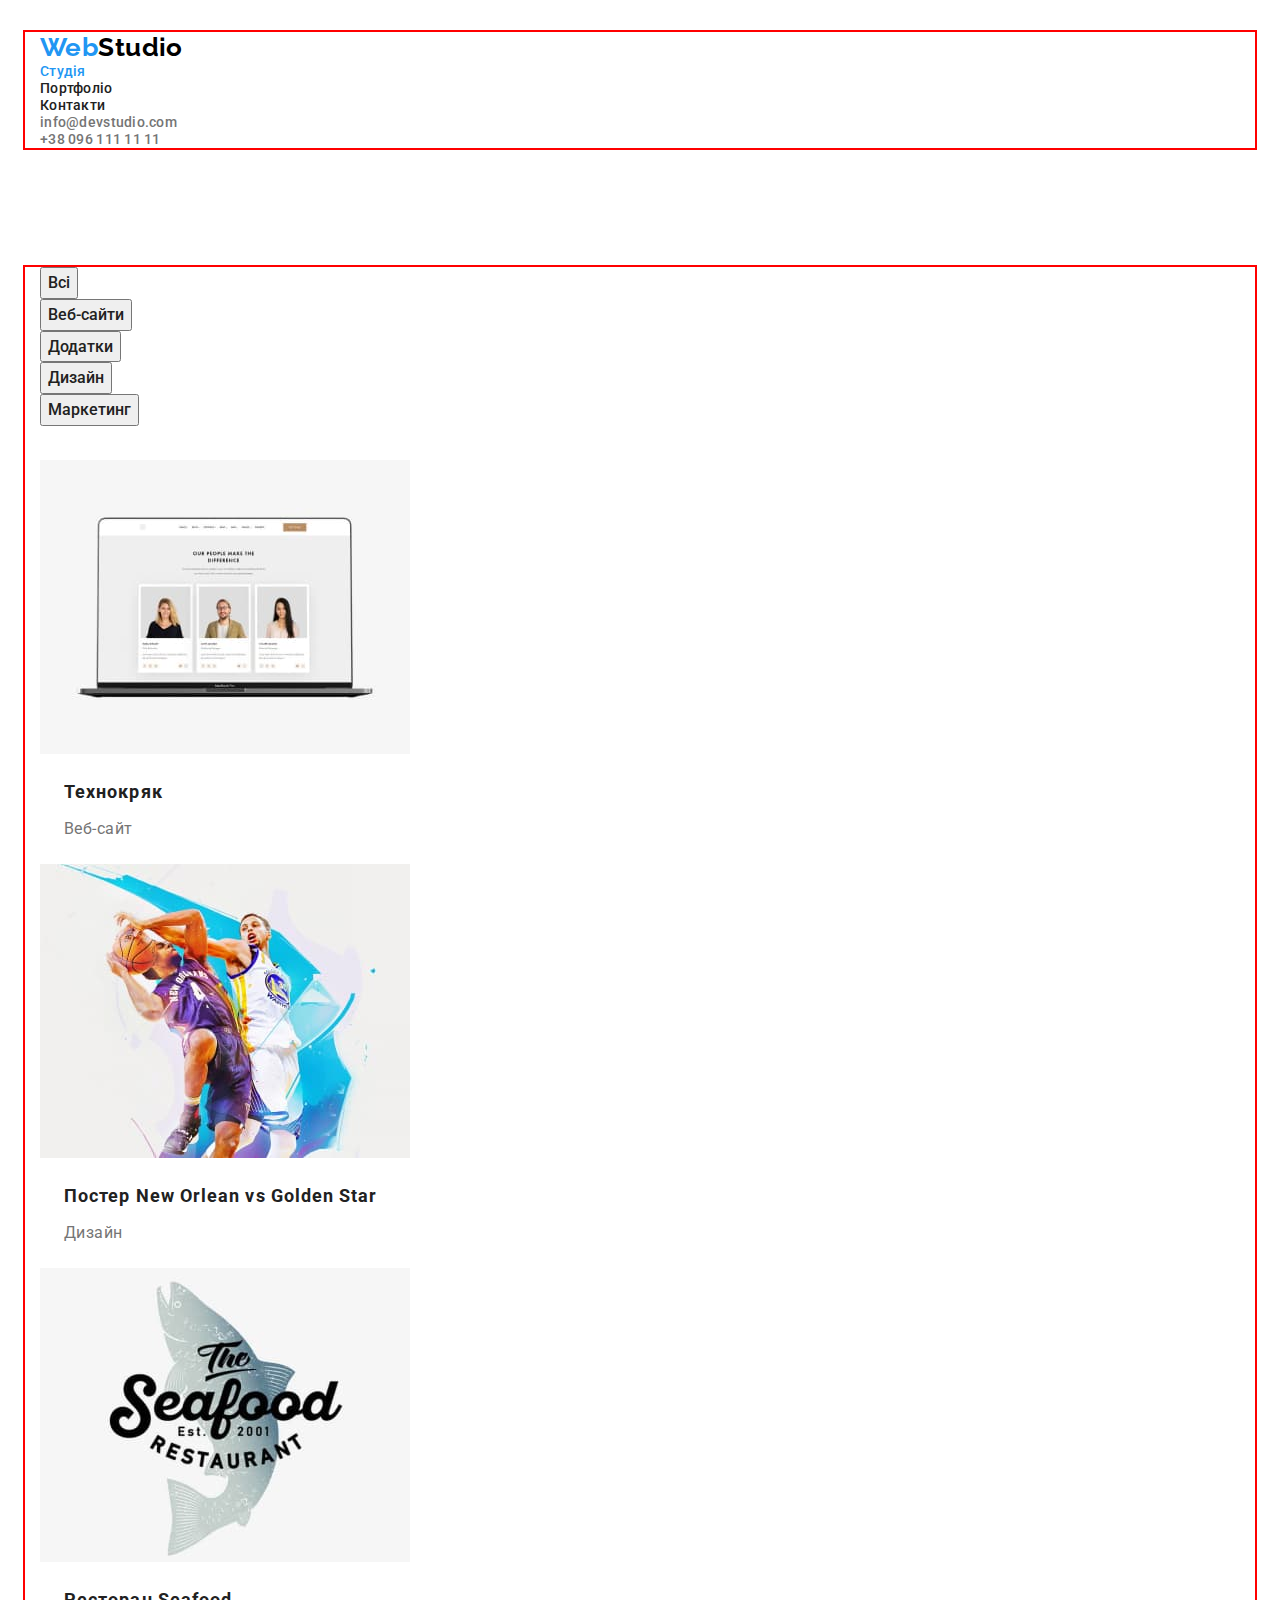
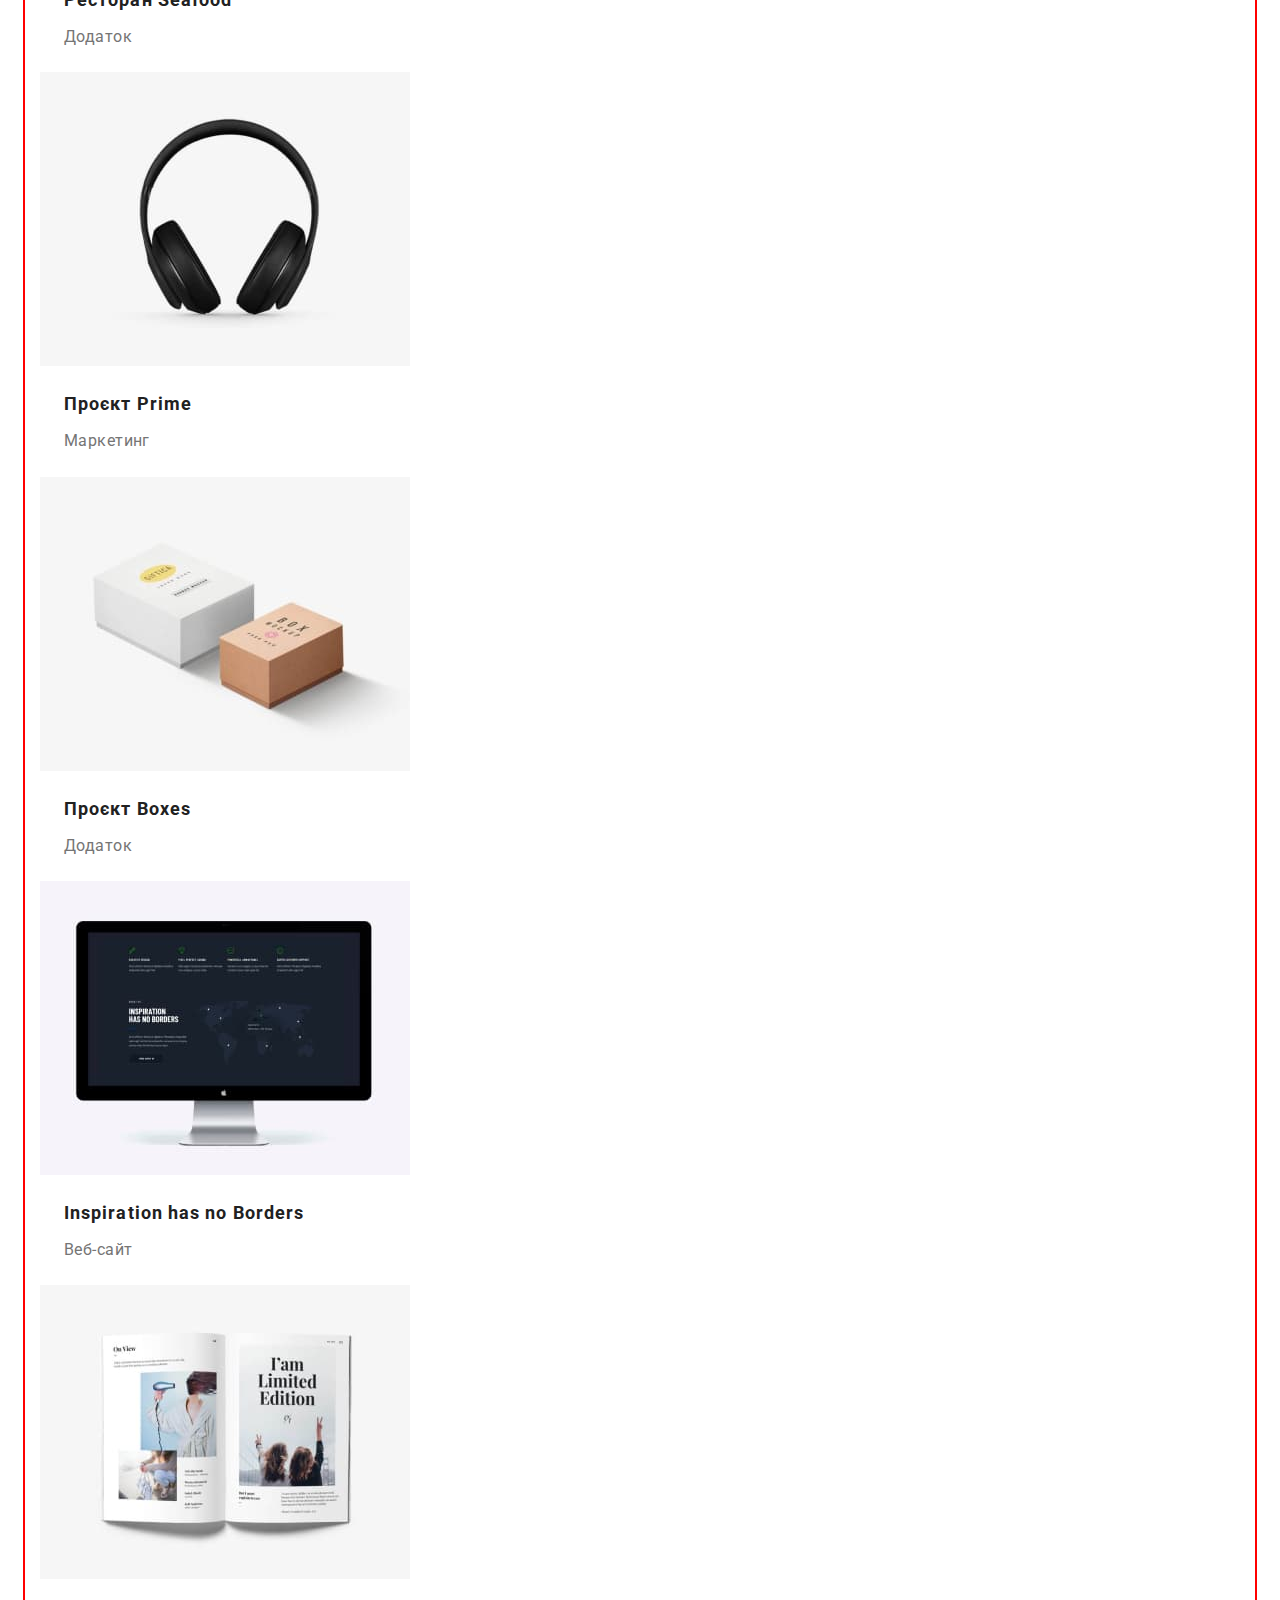
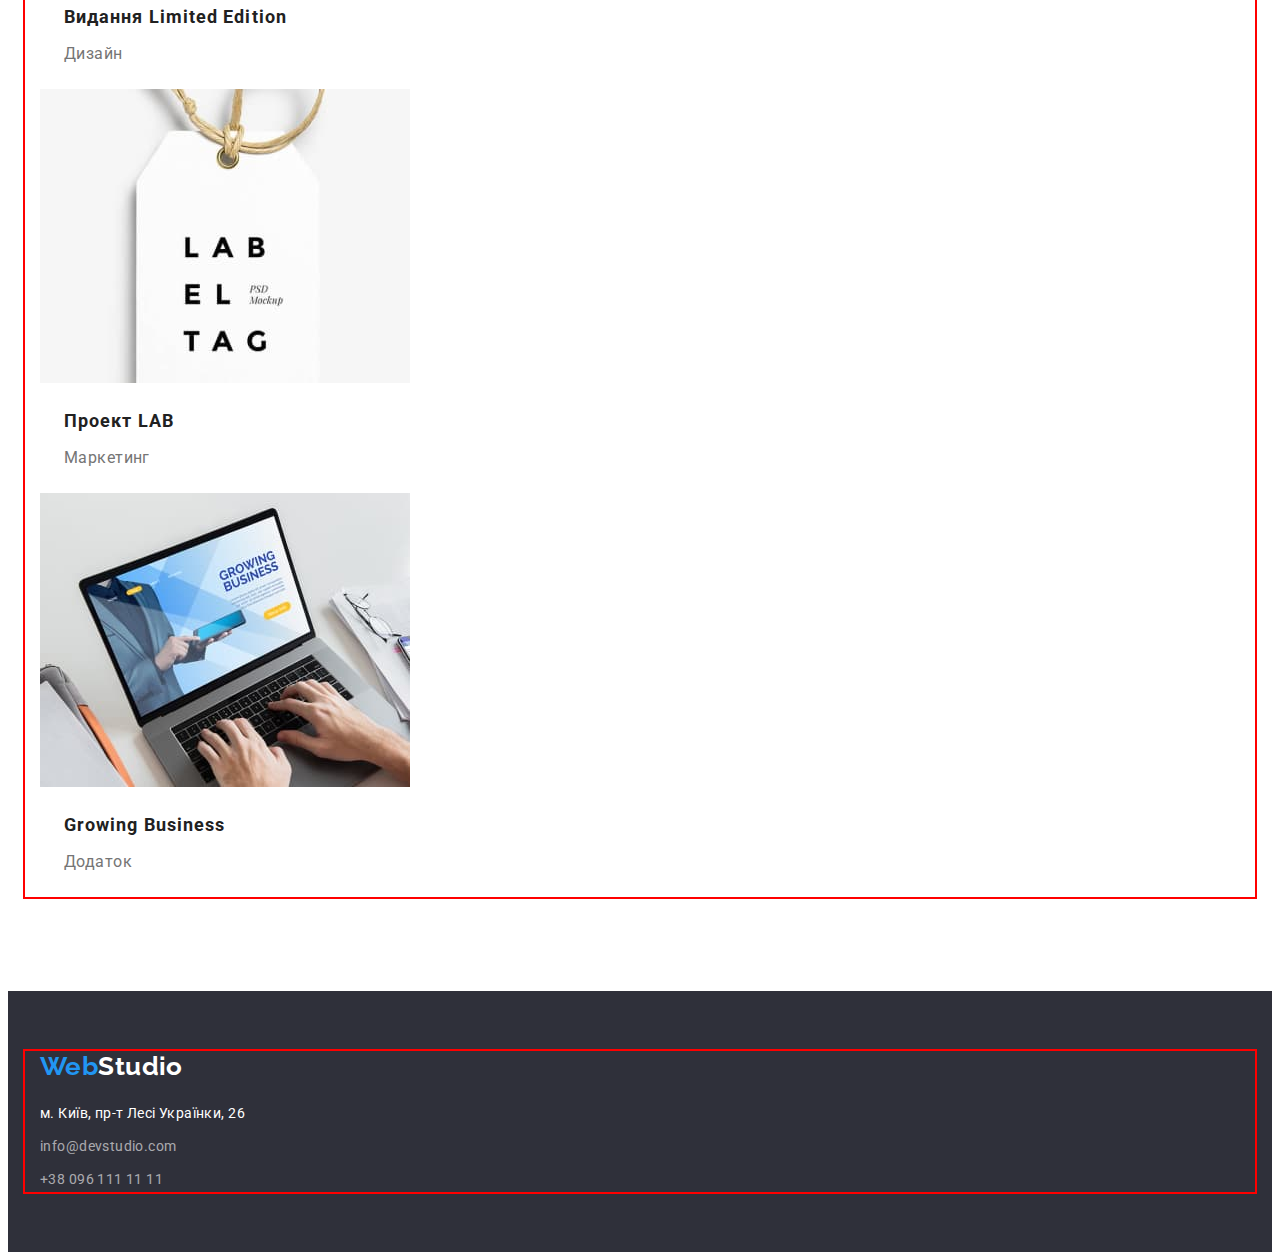
==== portfolio.html @ a1fb7c82 "set containers and paddings" ====
<!DOCTYPE html>
<html lang="uk">
  <head>
    <meta charset="UTF-8" />
    <meta http-equiv="X-UA-Compatible" content="IE=edge" />
    <meta name="viewport" content="width=device-width, initial-scale=1.0" />
    <title>Студія</title>
    <link rel="preconnect" href="https://fonts.googleapis.com" />
    <link rel="preconnect" href="https://fonts.gstatic.com" crossorigin />
    <link
      href="https://fonts.googleapis.com/css2?family=Raleway:wght@700&family=Roboto:wght@400;500;700;900&display=swap"
      rel="stylesheet"
    />
    <link
      rel="stylesheet"
      href="https://cdnjs.cloudflare.com/ajax/libs/modern-normalize/1.1.0/modern-normalize.min.css"
      integrity="sha512-wpPYUAdjBVSE4KJnH1VR1HeZfpl1ub8YT/NKx4PuQ5NmX2tKuGu6U/JRp5y+Y8XG2tV+wKQpNHVUX03MfMFn9Q=="
      crossorigin="anonymous"
      referrerpolicy="no-referrer"
    />
    <link rel="stylesheet" href="./css/styles.css" />
  </head>

  <body>
    <header class="header">
      <div class="container">
        <nav class="header-nav">
          <a href="./index.html" class="header-logo link"
            >Web<span class="header-logo-black link">Studio</span></a
          >
          <ul class="header-list list">
            <li class="header-item">
              <a href="./index.html" class="header-link link current">Студія</a>
            </li>
            <li class="header-item">
              <a href="./portfolio.html" class="header-link link">Портфоліо</a>
            </li>
            <li class="header-item">
              <a href="#" class="header-link link">Контакти</a>
            </li>
          </ul>
        </nav>
        <ul class="header-list list">
          <li class="header-item">
            <a href="info@devstudio.com" class="header-contact link">info@devstudio.com</a>
          </li>
          <li class="header-item">
            <a href="+380961111111" class="header-contact link">+38 096 111 11 11</a>
          </li>
        </ul>
      </div>
    </header>

    <main>
      <section class="filter section">
        <div class="container">
          <h1 class="visually-hidden">filter</h1>
          <ul class="filter-list list">
            <li><button type="button" class="filter-btn pointer">Всі</button></li>
            <li><button type="button" class="filter-btn pointer">Веб-сайти</button></li>
            <li><button type="button" class="filter-btn pointer">Додатки</button></li>
            <li><button type="button" class="filter-btn pointer">Дизайн</button></li>
            <li><button type="button" class="filter-btn pointer">Маркетинг</button></li>
          </ul>

          <div class="filter-cards">
            <ul class="filter-list list">
              <li class="filter-item">
                <a
                  href="#"
                  target="_blank"
                  rel="noopener noreferrer nofollow"
                  class="filter-link link"
                >
                  <img src="./images/example1.jpg" alt="веб-сайт технокряк" width="370" />
                  <div class="filter-wrap">
                    <h2 class="filter-title">Технокряк</h2>
                    <p class="filter-text">Веб-сайт</p>
                  </div>
                </a>
              </li>
              <li class="filter-item">
                <a
                  href="#"
                  target="_blank"
                  rel="noopener noreferrer nofollow"
                  class="filter-link link"
                >
                  <img
                    src="./images/example2.jpg"
                    alt="постер new orlean vs golden star"
                    width="370"
                  />
                  <div class="filter-wrap">
                    <h2 class="filter-title">Постер New Orlean vs Golden Star</h2>
                    <p class="filter-text">Дизайн</p>
                  </div>
                </a>
              </li>
              <li class="filter-item">
                <a
                  href="#"
                  target="_blank"
                  rel="noopener noreferrer nofollow"
                  class="filter-link link"
                >
                  <img src="./images/example3.jpg" alt="додаток ресторану seafood" width="370" />
                  <div class="filter-wrap">
                    <h2 class="filter-title">Ресторан Seafood</h2>
                    <p class="filter-text">Додаток</p>
                  </div>
                </a>
              </li>
              <li class="filter-item">
                <a
                  href="#"
                  target="_blank"
                  rel="noopener noreferrer nofollow"
                  class="filter-link link"
                >
                  <img src="./images/example4.jpg" alt="проект prime" width="370" />
                  <div class="filter-wrap">
                    <h2 class="filter-title">Проєкт Prime</h2>
                    <p class="filter-text">Маркетинг</p>
                  </div>
                </a>
              </li>
              <li class="filter-item">
                <a
                  href="#"
                  target="_blank"
                  rel="noopener noreferrer nofollow"
                  class="filter-link link"
                >
                  <img src="./images/example5.jpg" alt="додаток boxes" width="370" />
                  <div class="filter-wrap">
                    <h2 class="filter-title">Проєкт Boxes</h2>
                    <p class="filter-text">Додаток</p>
                  </div>
                </a>
              </li>
              <li class="filter-item">
                <a
                  href="#"
                  target="_blank"
                  rel="noopener noreferrer nofollow"
                  class="filter-link link"
                >
                  <img
                    src="./images/example6.jpg"
                    alt="веб-сайт inspiration has no border"
                    width="370"
                  />
                  <div class="filter-wrap">
                    <h2 class="filter-title">Inspiration has no Borders</h2>
                    <p class="filter-text">Веб-сайт</p>
                  </div>
                </a>
              </li>
              <li class="filter-item">
                <a
                  href="#"
                  target="_blank"
                  rel="noopener noreferrer nofollow"
                  class="filter-link link"
                >
                  <img
                    src="./images/example7.jpg"
                    alt="дізайн видання limited edition"
                    width="370"
                  />
                  <div class="filter-wrap">
                    <h2 class="filter-title">Видання Limited Edition</h2>
                    <p class="filter-text">Дизайн</p>
                  </div>
                </a>
              </li>
              <li class="filter-item">
                <a
                  href="#"
                  target="_blank"
                  rel="noopener noreferrer nofollow"
                  class="filter-link link"
                >
                  <img src="./images/example8.jpg" alt="проект lab" width="370" />
                  <div class="filter-wrap">
                    <h2 class="filter-title">Проект LAB</h2>
                    <p class="filter-text">Маркетинг</p>
                  </div>
                </a>
              </li>
              <li class="filter-item">
                <a
                  href="#"
                  target="_blank"
                  rel="noopener noreferrer nofollow"
                  class="filter-link link"
                >
                  <img src="./images/example9.jpg" alt="додаток growing business" width="370" />
                  <div class="filter-wrap">
                    <h2 class="filter-title">Growing Business</h2>
                    <p class="filter-text">Додаток</p>
                  </div>
                </a>
              </li>
            </ul>
          </div>
        </div>
      </section>
    </main>

    <footer class="footer">
      <div class="container">
        <a href="./index.html" class="footer-logo link"
          >Web<span class="footer-logo-white link">Studio</span></a
        >
        <address class="footer-address">
          <ul class="footer-list list">
            <li class="footer-item">
              <a
                href="https://goo.gl/maps/CPtrU1FHBa2aNyZL9"
                target="_blank"
                rel="noopener noreferrer nofollow"
                class="footer-adr link"
                >м. Київ, пр-т Лесі Українки, 26</a
              >
            </li>
            <li class="footer-items">
              <a href="info@devstudio.com" class="footer-contact link">info@devstudio.com</a>
            </li>
            <li class="footer-items">
              <a href="+380961111111" class="footer-contact link">+38 096 111 11 11</a>
            </li>
          </ul>
        </address>
      </div>
    </footer>
  </body>
</html>
---- css/styles.css ----
:root {
  --main-title-color: #212121;
  --second-title-color: #ffffff;
  --main-text-color: #757575;
  --accent-color: #2196f3;
  --link-accent-color: #7d7d7d;
  --btn-accent-color: #188ce8;
  --btn-bg-color: #2196f3;
  --btn-text-color: #ffffff;
  --secondbtn-text-color: #212121;
  --main-bg-color: #ffffff;
  --second-bg-color: #2f303a;
  --third-bg-color: #f5f4fa;
  --main-logo-color: #2196f3;
  --second-logo-color: #000000;
  --third-logo-color: #ffffff;
  --main-link-color: #212121;
  --main-contact-color: #757575;
  --main-adress-color: #ffffff;
}

p,
h1,
h2,
h3,
h4,
h5,
h6 {
  margin: 0;
}

ul {
  margin: 0;
  padding-left: 0;
}

button {
  cursor: pointer;
}

address {
  font-style: normal;
}

body {
  font-family: 'Roboto', sans-serif;
  font-size: 14px;
  letter-spacing: 0.03em;
  color: var(--main-text-color);
  background-color: var(--main-bg-color);
}

.list {
  list-style: none;
}

.link {
  text-decoration: none;
}

.container {
  width: 1200px;
  padding-left: 15px;
  padding-right: 15px;
  margin: 0 auto;

  outline: 2px solid red;
}

.pointer {
  cursor: pointer;
}

img {
  display: block;
}

.visually-hidden {
  position: absolute;
  white-space: nowrap;
  width: 1px;
  height: 1px;
  overflow: hidden;
  border: 0;
  padding: 0;
  clip: rect(0 0 0 0);
  clip-path: inset(50%);
  margin: -1px;
}

.section {
  padding-top: 94px;
  padding-bottom: 94px;
}

/* --------HEADER---------- */
.header {
  padding-top: 24px;
  padding-bottom: 25px;
}

.header-logo,
.header-logo-black {
  font-family: 'Raleway', sans-serif;
  font-style: normal;
  font-weight: 700;
  font-size: 26px;
  line-height: 1.19;
}

.header-logo {
  color: var(--main-logo-color);
}

.header-logo-black {
  color: var(--second-logo-color);
}

.header-link {
  font-weight: 500;
  line-height: 1.14;
  letter-spacing: 0.02em;
  color: var(--main-link-color);
}

.header-contact {
  font-weight: 500;
  line-height: 1.14;
  letter-spacing: 0.02em;
  color: var(--main-contact-color);
}
.header-item .link.current,
.header-link:hover,
.header-contact:hover,
.header-link:focus,
.header-contact:focus,
.footer-adr:hover,
.footer-contact:hover,
.footer-adr:focus,
.footer-contact:focus {
  color: var(--accent-color);
}

/* --------HERO---------- */
.hero {
  background-color: var(--second-bg-color);
  padding-top: 200px;
  padding-bottom: 200px;
}

.hero-title {
  font-weight: 900;
  font-size: 44px;
  line-height: 1.36;
  text-align: center;
  letter-spacing: 0.06em;
  text-transform: uppercase;
  color: var(--second-title-color);
  max-width: 696px;
  margin: 0 auto;
}

.hero-btn:hover,
.hero-btn:focus {
  background-color: var(--btn-accent-color);
}

.hero-btn {
  font-family: inherit;
  font-style: normal;
  font-weight: 700;
  font-size: 16px;
  line-height: 1.88;
  display: flex;
  align-items: center;
  text-align: center;
  letter-spacing: 0.06em;
  color: var(--btn-text-color);
  background: var(--btn-bg-color);
  display: block;
  margin: 0 auto;
  margin-top: 30px;
  min-width: 216px;
  height: 50px;
  border-radius: 4px;
  padding: 10px 32px;
}

/* --------FEATURES---------- */

.features-subtitle {
  font-weight: 700;
  line-height: 1.14;
  text-transform: uppercase;
  color: var(--main-title-color);
}

.features-text {
  line-height: 1.71;
  margin-top: 10px;
}

.features-item {
  border: solid 1px rebeccapurple;
}

/* --------BUSINESS---------- */
.business {
  padding-bottom: 94px;
}

.business-title {
  font-size: 36px;
  line-height: 1.17;
  text-align: center;
  color: var(--main-title-color);
}

.business-list {
  margin-top: 50px;
}

/* --------TEAM---------- */
.team {
  background-color: var(--third-bg-color);
}

.team-item {
  background-color: var(--main-bg-color);
}

.team-title {
  font-size: 36px;
  line-height: 1.17;
  text-align: center;
  color: var(--main-title-color);
}

.team-wrap {
  padding: 30px 5px;
}

.team-subtitle {
  font-weight: 500;
  font-size: 16px;
  line-height: 1.19;
  text-align: center;
  color: var(--main-title-color);
}

.team-text {
  font-size: 16px;
  line-height: 1.19;
  text-align: center;
  margin-top: 10px;
}

/* --------FOOTER---------- */
.footer {
  background-color: var(--second-bg-color);
  padding-top: 60px;
  padding-bottom: 60px;
}

.footer-logo,
.footer-logo-white {
  font-family: 'Raleway', sans-serif;
  font-style: normal;
  font-weight: 700;
  font-size: 26px;
  line-height: 1.19;
}

.footer-logo {
  color: var(--main-logo-color);
}

.footer-logo-white {
  color: var(--third-logo-color);
}

.footer-address {
  margin-top: 20px;
}

.footer-items {
  margin-top: 9px;
}

.footer-adr,
.footer-contact {
  font-style: normal;
  font-weight: 400;
  line-height: 1.71;
}

.footer-adr {
  color: var(--main-adress-color);
}

.footer-contact {
  color: rgba(255, 255, 255, 0.6);
}

/* -----------------------PORTFOLIO------------------------- */
/* --------FILTER---------- */
.filter-btn {
  font-family: 'Roboto', sans-serif;
  font-style: normal;
  font-weight: 500;
  font-size: 16px;
  line-height: 1.62;
  text-align: center;
  color: var(--secondbtn-text-color);
}

.filter-btn:hover,
.filter-btn:focus {
  background-color: var(--accent-color);
  color: var(--btn-text-color);
}

.filter-cards {
  margin-top: 34px;
}

.filter-wrap {
  padding: 20px 24px;
}

.filter-item {
  background-color: var(--main-bg-color);
}

.filter-title {
  font-size: 18px;
  line-height: 2;
  letter-spacing: 0.06em;
  color: var(--main-title-color);
}

.filter-title:hover,
.filter-title:focus {
  color: var(--link-accent-color);
}

.filter-text {
  font-size: 16px;
  line-height: 1.88;
  color: var(--main-text-color);
  margin-top: 4px;
}
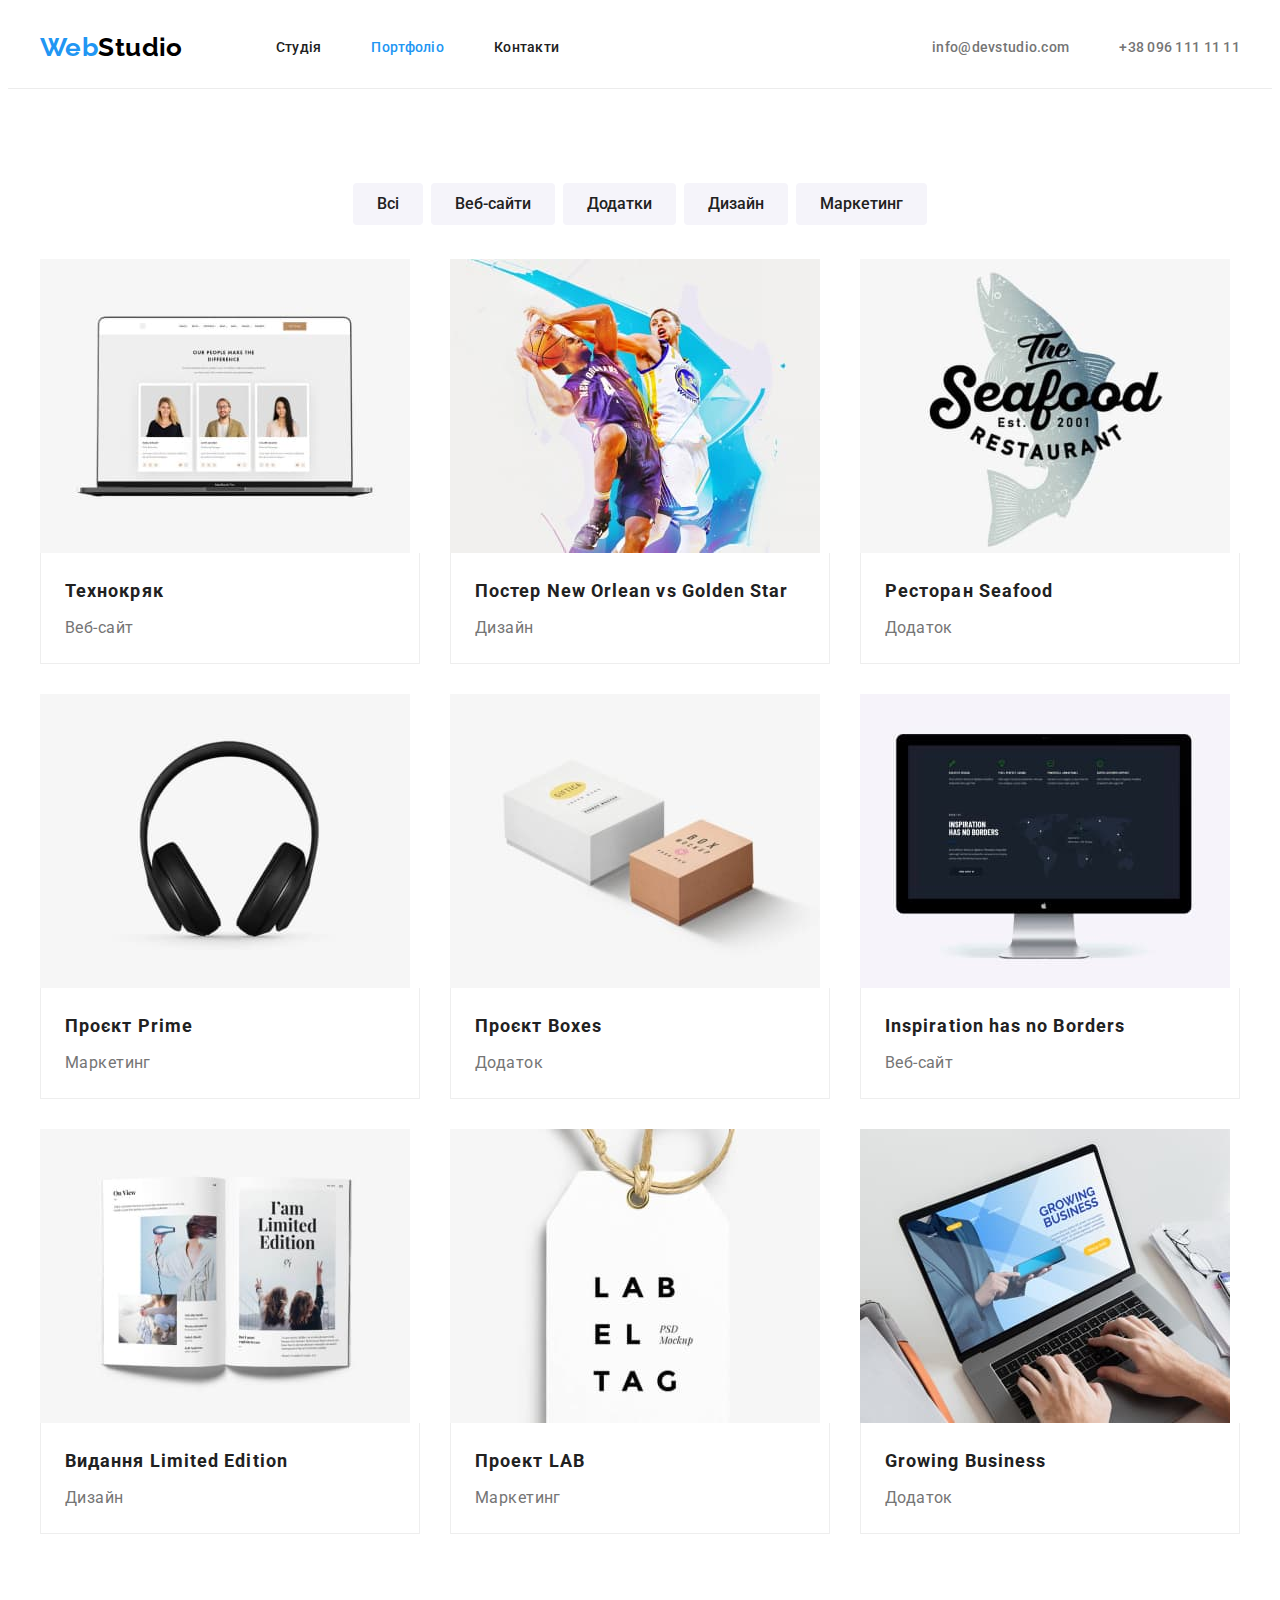
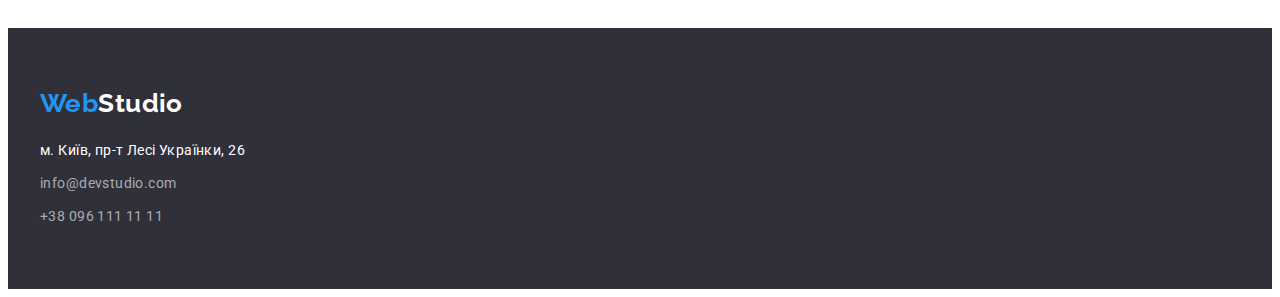
==== commit f6ba18e6: "Final" ====
--- a/portfolio.html
+++ b/portfolio.html
@@ -30,10 +30,10 @@
           >
           <ul class="header-list list">
             <li class="header-item">
-              <a href="./index.html" class="header-link link current">Студія</a>
+              <a href="./index.html" class="header-link link">Студія</a>
             </li>
             <li class="header-item">
-              <a href="./portfolio.html" class="header-link link">Портфоліо</a>
+              <a href="./portfolio.html" class="header-link link current">Портфоліо</a>
             </li>
             <li class="header-item">
               <a href="#" class="header-link link">Контакти</a>
@@ -55,6 +55,7 @@
       <section class="filter section">
         <div class="container">
           <h1 class="visually-hidden">filter</h1>
+
           <ul class="filter-list list">
             <li><button type="button" class="filter-btn pointer">Всі</button></li>
             <li><button type="button" class="filter-btn pointer">Веб-сайти</button></li>
@@ -63,148 +64,142 @@
             <li><button type="button" class="filter-btn pointer">Маркетинг</button></li>
           </ul>
 
-          <div class="filter-cards">
-            <ul class="filter-list list">
-              <li class="filter-item">
-                <a
-                  href="#"
-                  target="_blank"
-                  rel="noopener noreferrer nofollow"
-                  class="filter-link link"
-                >
-                  <img src="./images/example1.jpg" alt="веб-сайт технокряк" width="370" />
-                  <div class="filter-wrap">
-                    <h2 class="filter-title">Технокряк</h2>
-                    <p class="filter-text">Веб-сайт</p>
-                  </div>
-                </a>
-              </li>
-              <li class="filter-item">
-                <a
-                  href="#"
-                  target="_blank"
-                  rel="noopener noreferrer nofollow"
-                  class="filter-link link"
-                >
-                  <img
-                    src="./images/example2.jpg"
-                    alt="постер new orlean vs golden star"
-                    width="370"
-                  />
-                  <div class="filter-wrap">
-                    <h2 class="filter-title">Постер New Orlean vs Golden Star</h2>
-                    <p class="filter-text">Дизайн</p>
-                  </div>
-                </a>
-              </li>
-              <li class="filter-item">
-                <a
-                  href="#"
-                  target="_blank"
-                  rel="noopener noreferrer nofollow"
-                  class="filter-link link"
-                >
-                  <img src="./images/example3.jpg" alt="додаток ресторану seafood" width="370" />
-                  <div class="filter-wrap">
-                    <h2 class="filter-title">Ресторан Seafood</h2>
-                    <p class="filter-text">Додаток</p>
-                  </div>
-                </a>
-              </li>
-              <li class="filter-item">
-                <a
-                  href="#"
-                  target="_blank"
-                  rel="noopener noreferrer nofollow"
-                  class="filter-link link"
-                >
-                  <img src="./images/example4.jpg" alt="проект prime" width="370" />
-                  <div class="filter-wrap">
-                    <h2 class="filter-title">Проєкт Prime</h2>
-                    <p class="filter-text">Маркетинг</p>
-                  </div>
-                </a>
-              </li>
-              <li class="filter-item">
-                <a
-                  href="#"
-                  target="_blank"
-                  rel="noopener noreferrer nofollow"
-                  class="filter-link link"
-                >
-                  <img src="./images/example5.jpg" alt="додаток boxes" width="370" />
-                  <div class="filter-wrap">
-                    <h2 class="filter-title">Проєкт Boxes</h2>
-                    <p class="filter-text">Додаток</p>
-                  </div>
-                </a>
-              </li>
-              <li class="filter-item">
-                <a
-                  href="#"
-                  target="_blank"
-                  rel="noopener noreferrer nofollow"
-                  class="filter-link link"
-                >
-                  <img
-                    src="./images/example6.jpg"
-                    alt="веб-сайт inspiration has no border"
-                    width="370"
-                  />
-                  <div class="filter-wrap">
-                    <h2 class="filter-title">Inspiration has no Borders</h2>
-                    <p class="filter-text">Веб-сайт</p>
-                  </div>
-                </a>
-              </li>
-              <li class="filter-item">
-                <a
-                  href="#"
-                  target="_blank"
-                  rel="noopener noreferrer nofollow"
-                  class="filter-link link"
-                >
-                  <img
-                    src="./images/example7.jpg"
-                    alt="дізайн видання limited edition"
-                    width="370"
-                  />
-                  <div class="filter-wrap">
-                    <h2 class="filter-title">Видання Limited Edition</h2>
-                    <p class="filter-text">Дизайн</p>
-                  </div>
-                </a>
-              </li>
-              <li class="filter-item">
-                <a
-                  href="#"
-                  target="_blank"
-                  rel="noopener noreferrer nofollow"
-                  class="filter-link link"
-                >
-                  <img src="./images/example8.jpg" alt="проект lab" width="370" />
-                  <div class="filter-wrap">
-                    <h2 class="filter-title">Проект LAB</h2>
-                    <p class="filter-text">Маркетинг</p>
-                  </div>
-                </a>
-              </li>
-              <li class="filter-item">
-                <a
-                  href="#"
-                  target="_blank"
-                  rel="noopener noreferrer nofollow"
-                  class="filter-link link"
-                >
-                  <img src="./images/example9.jpg" alt="додаток growing business" width="370" />
-                  <div class="filter-wrap">
-                    <h2 class="filter-title">Growing Business</h2>
-                    <p class="filter-text">Додаток</p>
-                  </div>
-                </a>
-              </li>
-            </ul>
-          </div>
+          <ul class="filter-cards list">
+            <li class="filter-item">
+              <a
+                href="#"
+                target="_blank"
+                rel="noopener noreferrer nofollow"
+                class="filter-link link"
+              >
+                <img src="./images/example1.jpg" alt="веб-сайт технокряк" width="370" />
+                <div class="filter-wrap">
+                  <h2 class="filter-title">Технокряк</h2>
+                  <p class="filter-text">Веб-сайт</p>
+                </div>
+              </a>
+            </li>
+            <li class="filter-item">
+              <a
+                href="#"
+                target="_blank"
+                rel="noopener noreferrer nofollow"
+                class="filter-link link"
+              >
+                <img
+                  src="./images/example2.jpg"
+                  alt="постер new orlean vs golden star"
+                  width="370"
+                />
+                <div class="filter-wrap">
+                  <h2 class="filter-title">Постер New Orlean vs Golden Star</h2>
+                  <p class="filter-text">Дизайн</p>
+                </div>
+              </a>
+            </li>
+            <li class="filter-item">
+              <a
+                href="#"
+                target="_blank"
+                rel="noopener noreferrer nofollow"
+                class="filter-link link"
+              >
+                <img src="./images/example3.jpg" alt="додаток ресторану seafood" width="370" />
+                <div class="filter-wrap">
+                  <h2 class="filter-title">Ресторан Seafood</h2>
+                  <p class="filter-text">Додаток</p>
+                </div>
+              </a>
+            </li>
+            <li class="filter-item">
+              <a
+                href="#"
+                target="_blank"
+                rel="noopener noreferrer nofollow"
+                class="filter-link link"
+              >
+                <img src="./images/example4.jpg" alt="проект prime" width="370" />
+                <div class="filter-wrap">
+                  <h2 class="filter-title">Проєкт Prime</h2>
+                  <p class="filter-text">Маркетинг</p>
+                </div>
+              </a>
+            </li>
+            <li class="filter-item">
+              <a
+                href="#"
+                target="_blank"
+                rel="noopener noreferrer nofollow"
+                class="filter-link link"
+              >
+                <img src="./images/example5.jpg" alt="додаток boxes" width="370" />
+                <div class="filter-wrap">
+                  <h2 class="filter-title">Проєкт Boxes</h2>
+                  <p class="filter-text">Додаток</p>
+                </div>
+              </a>
+            </li>
+            <li class="filter-item">
+              <a
+                href="#"
+                target="_blank"
+                rel="noopener noreferrer nofollow"
+                class="filter-link link"
+              >
+                <img
+                  src="./images/example6.jpg"
+                  alt="веб-сайт inspiration has no border"
+                  width="370"
+                />
+                <div class="filter-wrap">
+                  <h2 class="filter-title">Inspiration has no Borders</h2>
+                  <p class="filter-text">Веб-сайт</p>
+                </div>
+              </a>
+            </li>
+            <li class="filter-item">
+              <a
+                href="#"
+                target="_blank"
+                rel="noopener noreferrer nofollow"
+                class="filter-link link"
+              >
+                <img src="./images/example7.jpg" alt="дізайн видання limited edition" width="370" />
+                <div class="filter-wrap">
+                  <h2 class="filter-title">Видання Limited Edition</h2>
+                  <p class="filter-text">Дизайн</p>
+                </div>
+              </a>
+            </li>
+            <li class="filter-item">
+              <a
+                href="#"
+                target="_blank"
+                rel="noopener noreferrer nofollow"
+                class="filter-link link"
+              >
+                <img src="./images/example8.jpg" alt="проект lab" width="370" />
+                <div class="filter-wrap">
+                  <h2 class="filter-title">Проект LAB</h2>
+                  <p class="filter-text">Маркетинг</p>
+                </div>
+              </a>
+            </li>
+            <li class="filter-item">
+              <a
+                href="#"
+                target="_blank"
+                rel="noopener noreferrer nofollow"
+                class="filter-link link"
+              >
+                <img src="./images/example9.jpg" alt="додаток growing business" width="370" />
+                <div class="filter-wrap">
+                  <h2 class="filter-title">Growing Business</h2>
+                  <p class="filter-text">Додаток</p>
+                </div>
+              </a>
+            </li>
+          </ul>
         </div>
       </section>
     </main>
@@ -225,10 +220,10 @@
                 >м. Київ, пр-т Лесі Українки, 26</a
               >
             </li>
-            <li class="footer-items">
+            <li class="footer-item">
               <a href="info@devstudio.com" class="footer-contact link">info@devstudio.com</a>
             </li>
-            <li class="footer-items">
+            <li class="footer-item">
               <a href="+380961111111" class="footer-contact link">+38 096 111 11 11</a>
             </li>
           </ul>
--- a/css/styles.css
+++ b/css/styles.css
@@ -17,6 +17,8 @@
   --main-link-color: #212121;
   --main-contact-color: #757575;
   --main-adress-color: #ffffff;
+  --main-border-color: #ececec;
+  --second-border-color: #eeeeee;
 }
 
 p,
@@ -34,10 +36,6 @@
   padding-left: 0;
 }
 
-button {
-  cursor: pointer;
-}
-
 address {
   font-style: normal;
 }
@@ -63,8 +61,6 @@
   padding-left: 15px;
   padding-right: 15px;
   margin: 0 auto;
-
-  outline: 2px solid red;
 }
 
 .pointer {
@@ -97,6 +93,23 @@
 .header {
   padding-top: 24px;
   padding-bottom: 25px;
+  border-bottom: 1px solid var(--main-border-color);
+}
+
+.header .container {
+  display: flex;
+  align-items: center;
+}
+
+.header-nav {
+  display: flex;
+  align-items: center;
+}
+
+.header-list {
+  display: flex;
+  margin-left: auto;
+  column-gap: 50px;
 }
 
 .header-logo,
@@ -110,6 +123,7 @@
 
 .header-logo {
   color: var(--main-logo-color);
+  margin-right: 93px;
 }
 
 .header-logo-black {
@@ -182,6 +196,7 @@
   margin-top: 30px;
   min-width: 216px;
   height: 50px;
+  box-shadow: 0px 4px 4px rgba(0, 0, 0, 0.15);
   border-radius: 4px;
   padding: 10px 32px;
 }
@@ -200,8 +215,13 @@
   margin-top: 10px;
 }
 
+.features-list {
+  display: flex;
+  gap: 30px;
+}
+
 .features-item {
-  border: solid 1px rebeccapurple;
+  width: calc((100% - 90px) / 4);
 }
 
 /* --------BUSINESS---------- */
@@ -218,6 +238,12 @@
 
 .business-list {
   margin-top: 50px;
+  display: flex;
+  gap: 30px;
+}
+
+.business-item {
+  width: calc((100% - 60px) / 3);
 }
 
 /* --------TEAM---------- */
@@ -225,8 +251,15 @@
   background-color: var(--third-bg-color);
 }
 
+.team-list {
+  display: flex;
+  margin-top: 50px;
+  gap: 30px;
+}
+
 .team-item {
   background-color: var(--main-bg-color);
+  width: calc((100% - 90px) / 4);
 }
 
 .team-title {
@@ -283,7 +316,7 @@
   margin-top: 20px;
 }
 
-.footer-items {
+.footer-item:not(:first-child) {
   margin-top: 9px;
 }
 
@@ -304,6 +337,12 @@
 
 /* -----------------------PORTFOLIO------------------------- */
 /* --------FILTER---------- */
+.filter-list {
+  display: flex;
+  justify-content: center;
+  column-gap: 8px;
+}
+
 .filter-btn {
   font-family: 'Roboto', sans-serif;
   font-style: normal;
@@ -311,7 +350,11 @@
   font-size: 16px;
   line-height: 1.62;
   text-align: center;
+  background-color: var(--third-bg-color);
+  border-color: transparent;
+  border-radius: 4px;
   color: var(--secondbtn-text-color);
+  padding: 6px 22px;
 }
 
 .filter-btn:hover,
@@ -322,14 +365,21 @@
 
 .filter-cards {
   margin-top: 34px;
+  display: flex;
+  flex-wrap: wrap;
+  gap: 30px;
 }
 
 .filter-wrap {
   padding: 20px 24px;
+  border-right: 1px solid var(--second-border-color);
+  border-bottom: 1px solid var(--second-border-color);
+  border-left: 1px solid var(--second-border-color);
 }
 
 .filter-item {
   background-color: var(--main-bg-color);
+  width: calc((100% - 60px) / 3);
 }
 
 .filter-title {
